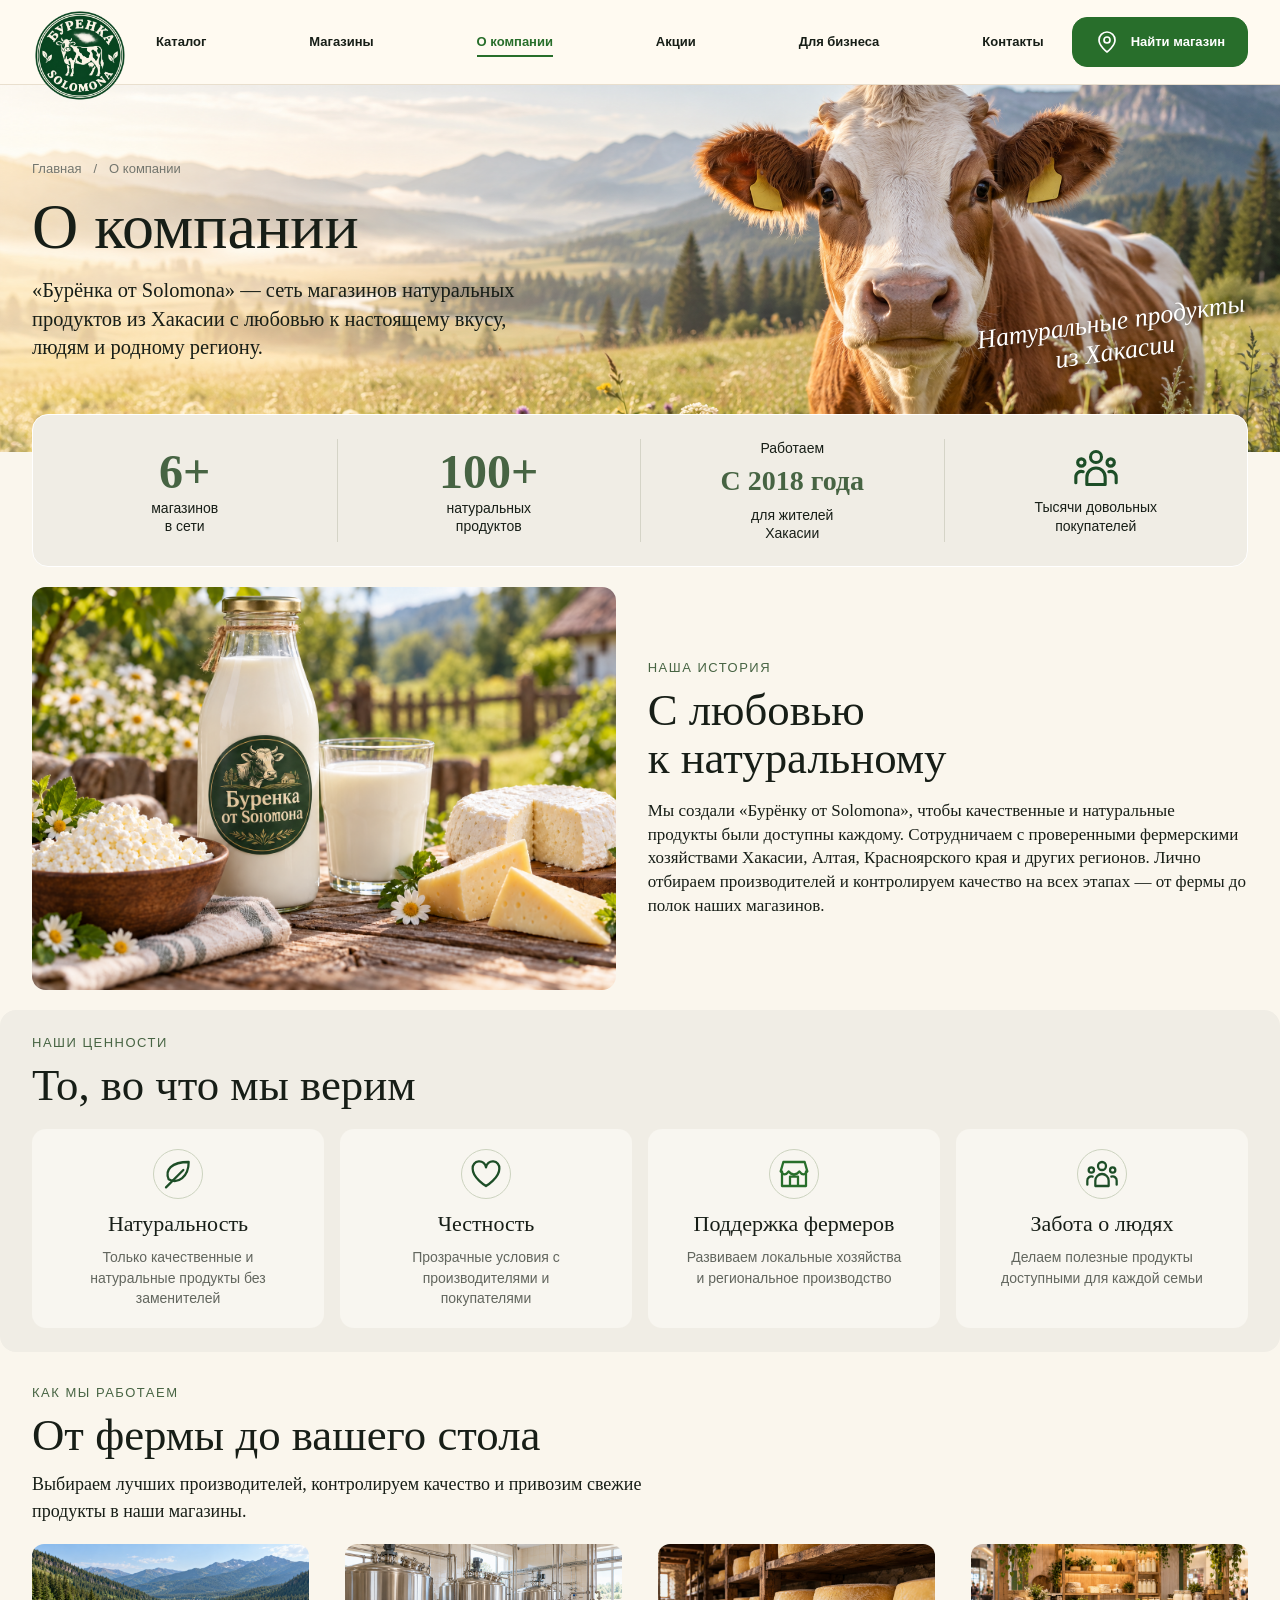
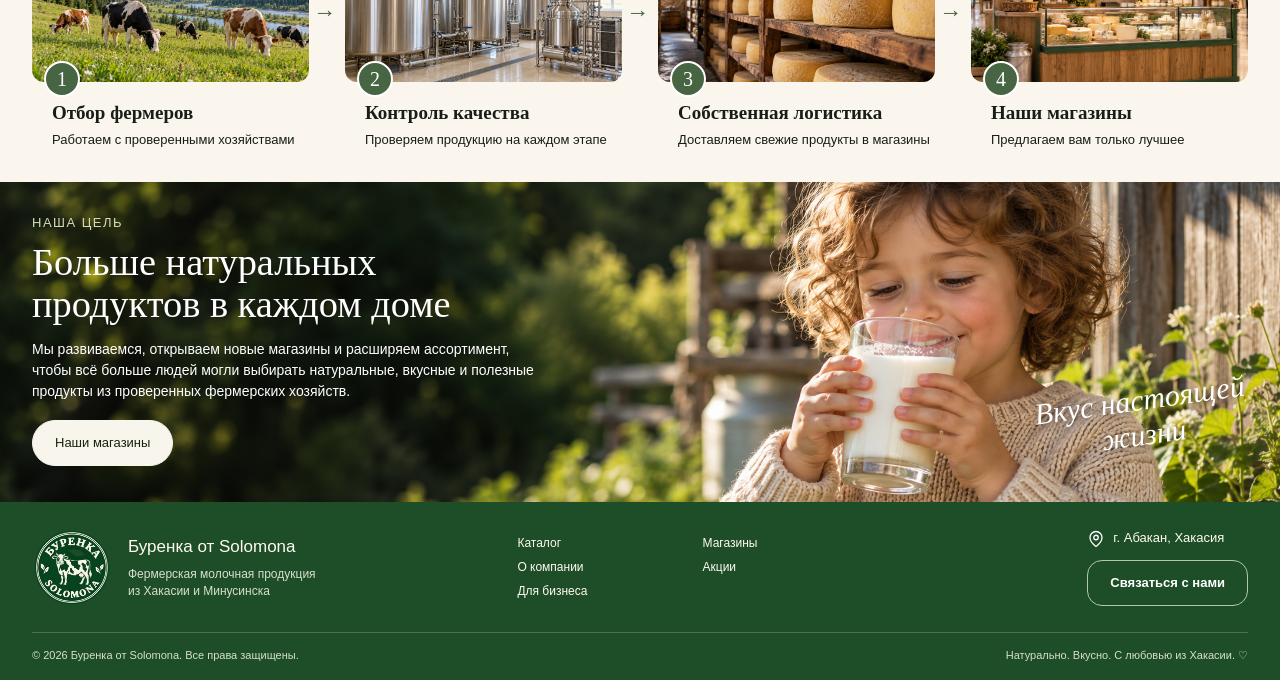
==== public/about.html @ 83813eb2 "Добавлена страница О компании, обновлена навигация и удалены ссылки на производителей" ====
<!DOCTYPE html>
<html lang="ru">
<head>
    <meta charset="UTF-8">
    <meta name="viewport" content="width=device-width, initial-scale=1.0">
    <title>О компании — Буренка от Solomona</title>
    <link rel="stylesheet" href="../site/css/catalog.css">
    <link rel="stylesheet" href="../site/css/about.css">
    <script src="../site/scripts/about.js" defer></script>
</head>
<body>
<header class="header">
        <div class="container header__inner">
            <a class="header__logo" href="home.html" aria-label="На главную">
                <img src="../site/img/logo.png" alt="Буренка от Solomona">
            </a>

            <nav class="navigation" id="navigation" aria-label="Основное меню">
                <a class="navigation__link"
                   href="catalog.html">Каталог</a>

                <a class="navigation__link" href="home.html#stores">Магазины</a>
                <a class="navigation__link navigation__link--active" href="about.html" aria-current="page">О компании</a>
                <a class="navigation__link" href="sales.html">Акции</a>
                <a class="navigation__link" href="partner.html">Для бизнеса</a>
                <a class="navigation__link" href="#contacts">Контакты</a>
            </nav>

            <a class="button header__button" href="home.html#stores">
                <img class="icon" src="../site/icons/catalog-location-white.svg" alt="">
                <span>Найти магазин</span>
            </a>

            <button class="header__menu" type="button"
                    aria-label="Открыть меню"
                    aria-controls="navigation"
                    aria-expanded="false">
                <span></span>
                <span></span>
                <span></span>
            </button>
        </div>
    </header>

<main>
    <!-- Главный экран -->
    <section class="about-hero">
        <img class="about-hero__image" src="../site/img/about/about-hero.png"
             alt="Корова на лугу у подножия гор" fetchpriority="high">
        <div class="container about-hero__inner">
            <div class="about-hero__content">
                <nav class="about-hero__breadcrumbs" aria-label="Хлебные крошки">
                    <a href="home.html">Главная</a>
                    <span aria-hidden="true">/</span>
                    <span aria-current="page">О компании</span>
                </nav>
                <h1 class="about-hero__title">О компании</h1>
                <p class="about-hero__description">
                    «Бурёнка от Solomona» — сеть магазинов натуральных продуктов
                    из Хакасии с любовью к настоящему вкусу, людям и родному региону.
                </p>
            </div>
            <p class="about-hero__note">Натуральные продукты<br>из Хакасии</p>
        </div>
    </section>

    <!-- Компания в цифрах -->
    <section class="about-stats" aria-label="Компания в цифрах">
        <div class="container">
            <div class="about-stats__list">
                <div class="about-stats__item">
                    <p class="about-stats__number">6+</p>
                    <p class="about-stats__text">магазинов<br>в сети</p>
                </div>
                <div class="about-stats__item">
                    <p class="about-stats__number">100+</p>
                    <p class="about-stats__text">натуральных<br>продуктов</p>
                </div>
                <div class="about-stats__item">
                    <p class="about-stats__text">Работаем</p>
                    <p class="about-stats__year">С 2018 года</p>
                    <p class="about-stats__text">для жителей<br>Хакасии</p>
                </div>
                <div class="about-stats__item">
                    <span class="about-stats__icon">
                        <img src="../site/icons/home-people-dark.svg" alt="">
                    </span>
                    <p class="about-stats__text">Тысячи довольных<br>покупателей</p>
                </div>
            </div>
        </div>
    </section>

    <!-- История компании -->
    <section class="about-history" id="about-history">
        <div class="container about-history__inner">
            <img class="about-history__image" src="../site/img/about/about-history.png"
                 alt="Молоко Буренка от Solomona, творог и фермерский сыр" loading="lazy">
            <div class="about-history__content">
                <p class="about-section__label">Наша история</p>
                <h2 class="about-section__title">С любовью<br>к натуральному</h2>
                <p class="about-history__text">
                    Мы создали «Бурёнку от Solomona», чтобы качественные и натуральные
                    продукты были доступны каждому. Сотрудничаем с проверенными
                    фермерскими хозяйствами Хакасии, Алтая, Красноярского края и других регионов.
                    Лично отбираем производителей и контролируем качество на всех этапах —
                    от фермы до полок наших магазинов.
                </p>
            
        </div>
    </section>

    <!-- Ценности -->
    <section class="about-values">
        <div class="container">
            <p class="about-section__label">Наши ценности</p>
            <h2 class="about-section__title">То, во что мы верим</h2>
            <div class="about-values__list">
                <article class="about-values__card">
                    <span class="about-values__icon"><img src="../site/icons/home-leaf-dark.svg" alt=""></span>
                    <h3 class="about-values__title">Натуральность</h3>
                    <p class="about-values__text">Только качественные и натуральные продукты без заменителей</p>
                </article>
                <article class="about-values__card">
                    <span class="about-values__icon"><img src="../site/icons/home-heart-dark.svg" alt=""></span>
                    <h3 class="about-values__title">Честность</h3>
                    <p class="about-values__text">Прозрачные условия с производителями и покупателями</p>
                </article>
                <article class="about-values__card">
                    <span class="about-values__icon"><img src="../site/icons/home-shop.svg" alt=""></span>
                    <h3 class="about-values__title">Поддержка фермеров</h3>
                    <p class="about-values__text">Развиваем локальные хозяйства и региональное производство</p>
                </article>
                <article class="about-values__card">
                    <span class="about-values__icon"><img src="../site/icons/home-people-dark.svg" alt=""></span>
                    <h3 class="about-values__title">Забота о людях</h3>
                    <p class="about-values__text">Делаем полезные продукты доступными для каждой семьи</p>
                </article>
            </div>
        </div>
    </section>

    <!-- Этапы работы -->
    <section class="about-process" id="about-process">
        <div class="container">
            <p class="about-section__label">Как мы работаем</p>
<h2 class="about-section__title">От фермы до вашего стола</h2>
            <p class="about-process__description">
                Выбираем лучших производителей, контролируем качество
                и привозим свежие продукты в наши магазины.
            </p>
            <ol class="about-process__list">
                <li class="about-process__item">
                    <div class="about-process__photo">
                        <img class="about-process__image" src="../site/img/about/about-farm.png" alt="Коровы на горном пастбище" loading="lazy">
                        <span class="about-process__number" aria-hidden="true">1</span>
                    </div>
                    <h3 class="about-process__title">Отбор фермеров</h3>
                    <p class="about-process__text">Работаем с проверенными хозяйствами</p>
                </li>
                <li class="about-process__item">
                    <div class="about-process__photo">
                        <img class="about-process__image" src="../site/img/about/about-quality.png" alt="Оборудование молочного производства" loading="lazy">
                        <span class="about-process__number" aria-hidden="true">2</span>
                    </div>
                    <h3 class="about-process__title">Контроль качества</h3>
                    <p class="about-process__text">Проверяем продукцию на каждом этапе</p>
                </li>
                <li class="about-process__item">
                    <div class="about-process__photo">
                        <img class="about-process__image" src="../site/img/about/about-cheese.png" alt="Фермерский сыр на деревянных полках" loading="lazy">
                        <span class="about-process__number" aria-hidden="true">3</span>
                    </div>
                    <h3 class="about-process__title">Собственная логистика</h3>
                    <p class="about-process__text">Доставляем свежие продукты в магазины</p>
                </li>
                <li class="about-process__item">
                    <div class="about-process__photo">
                        <img class="about-process__image" src="../site/img/store-1.png" alt="Магазин фермерских молочных продуктов" loading="lazy">
                        <span class="about-process__number" aria-hidden="true">4</span>
                    </div>
                    <h3 class="about-process__title">Наши магазины</h3>
                    <p class="about-process__text">Предлагаем вам только лучшее</p>
                </li>
            </ol>
        </div>
    </section>

    <!-- Цель компании -->
    <section class="about-mission">
        <img class="about-mission__image" src="../site/img/about/about-mission.png"
             alt="Ребёнок пьёт молоко из стакана" loading="lazy">
        <div class="container about-mission__inner">
            <div class="about-mission__content">
                <p class="about-section__label about-section__label--light">Наша цель</p>
                <h2 class="about-mission__title">Больше натуральных продуктов в каждом доме</h2>
                <p class="about-mission__text">
                    Мы развиваемся, открываем новые магазины и расширяем ассортимент,
                    чтобы всё больше людей могли выбирать натуральные, вкусные и полезные
                    продукты из проверенных фермерских хозяйств.
                </p>
                <a class="button about-mission__button" href="home.html#stores">Наши магазины</a>
            </div>
            <p class="about-mission__note">Вкус настоящей<br>жизни</p>
        </div>
    </section>
</main>
<footer class="footer" id="contacts">
        <div class="container">
            <div class="footer__top">
                <a class="footer__brand" href="home.html">
                    <img class="footer__logo" src="../site/img/logo.png" alt="">
                    <div>
                        <p class="footer__name">Буренка от Solomona</p>
                        <p class="footer__description">
                            Фермерская молочная продукция<br>
                            из Хакасии и Минусинска
                        </p>
                    </div>
                </a>

                <nav class="footer__navigation" aria-label="Меню в подвале">
                    <a href="catalog.html">Каталог</a>
                    <a href="home.html#stores">Магазины</a>
                    <a href="about.html">О компании</a>
                    <a href="sales.html">Акции</a>
                    <a href="partner.html">Для бизнеса</a>
                </nav>

                <div class="footer__contacts">
                    <p class="footer__location">
                        <img class="icon" src="../site/icons/catalog-location-white.svg" alt="">
                        г. Абакан, Хакасия
                    </p>

                    <a class="button button--light" href="home.html#contacts">
                        Связаться с нами
                    </a>
                </div>
            </div>

            <div class="footer__bottom">
                <p>© 2026 Буренка от Solomona. Все права защищены.</p>
                <p>Натурально. Вкусно. С любовью из Хакасии. ♡</p>
            </div>
        </div>
    </footer>
</body>
</html>
---- site/css/catalog.css ----
/* Общие настройки */

:root {
  --green: #286e2b;
  --green-dark: #1d4e27;
  --cream: #faf6ed;
  --text: #171e17;
  --muted: #71746e;
  --border: #e9dfce;
}

* {
  box-sizing: border-box;
}

html {
  scroll-behavior: smooth;
}

body {
  margin: 0;
  color: var(--text);
  background: var(--cream);
  font-family: Arial, sans-serif;
  font-size: 15px;
  line-height: 1.45;
}

h1,
h2,
h3,
p {
  margin: 0;
}

h1,
h2,
h3 {
  font-family: Georgia, "Times New Roman", serif;
}

a {
  color: inherit;
  text-decoration: none;
}

button,
input,
select {
  font: inherit;
}

button {
  cursor: pointer;
}

img {
  display: block;
  max-width: 100%;
  height: auto;
}

button,
a,
input,
select,
summary {
  -webkit-tap-highlight-color: transparent;
}

a:focus-visible,
button:focus-visible,
input:focus-visible,
select:focus-visible,
summary:focus-visible {
  outline: 3px solid #a5b853;
  outline-offset: 3px;
}

[hidden] {
  display: none !important;
}

.container {
  width: min(1240px, calc(100% - 64px));
  margin: 0 auto;
}

.icon {
  object-fit: contain;
  width: 24px;
  height: 24px;
  flex-shrink: 0;
}

/* Кнопки */

.button {
  display: inline-flex;
  align-items: center;
  justify-content: center;
  gap: 12px;
  min-height: 46px;
  padding: 12px 22px;
  border: 1px solid var(--green);
  border-radius: 15px;
  background: var(--green);
  color: #fff;
  font-size: 13px;
  font-weight: 700;
  line-height: 1.2;
  text-align: center;
  transition: background 0.2s;
}

.button:hover {
  background: var(--green-dark);
}

.button--light {
  border-color: #b6c5ad;
  background: transparent;
}

/* Шапка */

.header {
  position: relative;
  z-index: 10;
  background: #fffaf1;
  border-bottom: 1px solid var(--border);
}

.header__inner {
  display: flex;
  align-items: center;
  gap: 28px;
  min-height: 78px;
}

.header__logo {
  position: relative;
  align-self: flex-start;
  width: 96px;
  margin-top: 8px;
  margin-bottom: -20px;
  flex-shrink: 0;
}

.navigation {
  display: flex;
  align-items: center;
  justify-content: space-between;
  gap: 18px;
  flex: 1;
}

.navigation__link {
  position: relative;
  padding: 10px 0;
  font-size: 13px;
  font-weight: 700;
  white-space: nowrap;
}

.navigation__link:hover,
.navigation__link--active {
  color: var(--green);
}

.navigation__link--active::after {
  position: absolute;
  right: 0;
  bottom: 4px;
  left: 0;
  height: 2px;
  background: var(--green);
  content: "";
}

.header__button {
  flex-shrink: 0;
}

.header__menu {
  display: none;
  flex-direction: column;
  justify-content: center;
  gap: 6px;
  width: 44px;
  height: 44px;
  padding: 10px;
  border: 1px solid var(--border);
  border-radius: 12px;
  background: transparent;
  color: var(--green);
  flex-shrink: 0;
}

.header__menu span {
  width: 100%;
  height: 2px;
  background: currentColor;
}

/* Главный экран каталога */

.catalog-hero {
  background-image: url("../img/catalog/catalog-hero.png");
  background-position: center;
  background-size: cover;
  background-repeat: no-repeat;
}

.catalog-hero__inner {
  display: flex;
  align-items: center;
  min-height: 350px;
  padding-top: 48px;
  padding-bottom: 36px;
}

.catalog-hero__content {
  width: 48%;
}

.breadcrumbs {
  display: flex;
  flex-wrap: wrap;
  gap: 8px;
  margin-bottom: 14px;
  color: var(--muted);
  font-size: 12px;
}

.breadcrumbs__link:hover {
  color: var(--green);
}

.catalog-hero__title {
  font-size: clamp(28px, 3.4vw, 46px);
  line-height: 1.08;
  letter-spacing: -0.5px;
}

.catalog-hero__subtitle {
  font-size: clamp(20px, 2.1vw, 28px);
  line-height: 1.15;
}

.catalog-hero__description {
  max-width: 420px;
  font-size: clamp(14px, 1.2vw, 16px);
}

/* Категории */

.categories {
  padding: 20px 0;
  border-bottom: 1px solid var(--border);
  background: #fffaf2;
}

.categories__list {
  display: grid;
  grid-template-columns: repeat(8, minmax(0, 1fr));
  gap: 10px;
}

.categories__button {
  display: flex;
  align-items: center;
  justify-content: center;
  gap: clamp(6px, 0.7vw, 10px);
  min-width: 0;
  min-height: 76px;
  padding: 10px;
  border: 1px solid var(--border);
  border-radius: 16px;
  background: #fffdf8;
  color: var(--text);
  font-size: clamp(13px, 1.1vw, 15px);
  font-weight: 600;
  box-shadow: 0 2px 5px rgba(85, 65, 30, 0.04);
  transition:
    background 0.2s,
    border-color 0.2s;
}

.categories__button:hover {
  border-color: var(--green);
}

.categories__button--active {
  border-color: var(--green);
  background: var(--green);
  color: #fff;
}

.categories__image {
  width: clamp(46px, 4.2vw, 58px);
  height: clamp(46px, 4.2vw, 58px);
  object-fit: contain;
  flex-shrink: 0;
}

/* Каталог */

.catalog {
  padding: 24px 0 30px;
}

.catalog__layout {
  display: grid;
  grid-template-columns: 220px minmax(0, 1fr);
  align-items: start;
  gap: 20px;
}

.catalog__main {
  min-width: 0;
}

.catalog__toolbar {
  display: flex;
  align-items: center;
  justify-content: space-between;
  gap: 16px;
  margin-bottom: 18px;
}

.catalog__search {
  display: flex;
  align-items: center;
  gap: 12px;
  width: 100%;
  max-width: 580px;
  min-height: 46px;
  padding: 0 14px;
  border: 1px solid var(--border);
  border-radius: 9px;
  background: #fffdf8;
  color: var(--green);
}

.catalog__search .icon {
  width: 18px;
  height: 18px;
}

.catalog__input {
  width: 100%;
  min-width: 0;
  padding: 12px 0;
  border: 0;
  background: transparent;
  color: var(--text);
  font-size: 13px;
}

.catalog__input::placeholder {
  color: #8a8d86;
}

.catalog__sort {
  width: 200px;
  min-height: 46px;
  padding: 10px 12px;
  border: 1px solid var(--border);
  border-radius: 9px;
  background: #fffdf8;
  color: var(--text);
  font-size: 12px;
  flex-shrink: 0;
}

.catalog__message {
  color: var(--green);
  font-size: 13px;
}

.catalog__message:not(:empty) {
  margin-bottom: 14px;
}

.catalog__grid {
  display: grid;
  grid-template-columns: repeat(4, minmax(0, 1fr));
  gap: 16px;
}

.catalog__empty {
  padding: 40px 20px;
  border: 1px solid var(--border);
  border-radius: 12px;
  background: #fffdf8;
  color: var(--muted);
  text-align: center;
}

/* Фильтры */

.filters {
  padding: 20px 18px;
  border-radius: 18px;
  background: #fffdf8;
  box-shadow: 0 5px 25px rgba(85, 65, 30, 0.04);
}

.filters__title {
  display: flex;
  align-items: center;
  gap: 10px;
  margin-bottom: 16px;
  font-size: 23px;
}

.filters__title .icon {
  color: var(--green);
}

.filters__group {
  padding: 16px 0;
  border-top: 1px solid var(--border);
}

.filters__heading {
  position: relative;
  padding-right: 22px;
  font-size: 14px;
  font-weight: 700;
  list-style: none;
  cursor: pointer;
}

.filters__heading::-webkit-details-marker {
  display: none;
}

.filters__heading::after {
  position: absolute;
  top: 5px;
  right: 2px;
  width: 7px;
  height: 7px;
  border-right: 1.5px solid var(--green);
  border-bottom: 1.5px solid var(--green);
  transform: rotate(45deg);
  content: "";
}

.filters__group[open] .filters__heading::after {
  top: 8px;
  transform: rotate(225deg);
}

.filters__options {
  display: flex;
  flex-direction: column;
  gap: 8px;
  margin-top: 14px;
}

.filters__option {
  display: flex;
  align-items: center;
  gap: 8px;
  color: #555a52;
  font-size: 12px;
  cursor: pointer;
}

.filters__option input {
  width: 15px;
  height: 15px;
  margin: 0;
  accent-color: var(--green);
  flex-shrink: 0;
}

.filters__option span {
  color: #8a8d86;
}

.filters__reset {
  width: 100%;
  margin-top: 10px;
  padding: 10px 8px;
  border: 1px solid var(--border);
  border-radius: 9px;
  background: transparent;
  color: var(--green);
  font-size: 12px;
}

.filters__reset:hover {
  background: #eef3e7;
}

/* Карточки товаров */

.product-card {
  display: flex;
  flex-direction: column;
  min-width: 0;
  overflow: hidden;
  border: 1px solid #eee7da;
  border-radius: 10px;
  background: #fffdf8;
  box-shadow: 0 5px 18px rgba(85, 65, 30, 0.04);
}

.product-card__picture {
  position: relative;
}

.product-card__image {
  width: 100%;
  aspect-ratio: 1.5;
  object-fit: cover;
}

.product-card__badge {
  position: absolute;
  top: 10px;
  left: 10px;
  padding: 4px 8px;
  border-radius: 5px;
  background: var(--green);
  color: #fff;
  font-size: 10px;
}

.product-card__favorite {
  position: absolute;
  top: 7px;
  right: 7px;
  display: flex;
  align-items: center;
  justify-content: center;
  width: 32px;
  height: 32px;
  padding: 5px;
  border: 0;
  border-radius: 50%;
  background: rgba(23, 30, 23, 0.3);
  color: #fff;
}

.product-card__favorite .icon {
  width: 21px;
  height: 21px;
}

.product-card__body {
  display: flex;
  flex-direction: column;
  padding: 12px;
  flex: 1;
}

.product-card__title {
  min-height: 38px;
  font-size: 16px;
  line-height: 1.15;
  overflow-wrap: anywhere;
}

.product-card__description {
  min-height: 42px;
  margin-top: 5px;
  margin-bottom: 10px;
  color: var(--muted);
  font-size: 12px;
  line-height: 1.25;
}

.product-card__detail {
  display: flex;
  align-items: flex-start;
  gap: 6px;
  margin-bottom: 5px;
  color: var(--muted);
  font-size: 11px;
}

.product-card__detail .icon {
  width: 13px;
  height: 13px;
  margin-top: 1px;
}

.product-card__stock {
  display: flex;
  align-items: center;
  gap: 6px;
  margin-top: auto;
  padding-top: 6px;
  color: var(--green);
  font-size: 11px;
}

.product-card__stock::before {
  width: 7px;
  height: 7px;
  border-radius: 50%;
  background: var(--green);
  content: "";
  flex-shrink: 0;
}

.product-card__bottom {
  display: flex;
  align-items: center;
  justify-content: space-between;
  gap: 10px;
  margin-top: 10px;
}

.product-card__price {
  font-size: 20px;
  font-weight: 700;
  line-height: 1.1;
}

.product-card__weight {
  margin-top: 3px;
  color: var(--muted);
  font-size: 11px;
}

.product-card__cart {
  display: flex;
  align-items: center;
  justify-content: center;
  width: 38px;
  height: 38px;
  padding: 8px;
  border: 0;
  border-radius: 8px;
  background: var(--green);
  color: #fff;
  flex-shrink: 0;
}

.product-card__cart:hover {
  background: var(--green-dark);
}

.product-card__cart .icon {
  width: 20px;
  height: 20px;
}

/* Преимущества */

.benefits {
  padding: 28px 0 34px;
  background: #fffaf1;
  border-top: 1px solid var(--border);
}

.benefits__title {
  margin-bottom: 22px;
  font-size: clamp(24px, 2.4vw, 32px);
  line-height: 1.15;
}

.benefits__list {
  display: grid;
  grid-template-columns: repeat(4, minmax(0, 1fr));
}

.benefits__item {
  display: flex;
  align-items: center;
  gap: 12px;
  min-width: 0;
  padding: 0 18px;
}

.benefits__item:first-child {
  padding-left: 0;
}

.benefits__item + .benefits__item {
  border-left: 1px solid var(--border);
}

.benefits__icon {
  display: flex;
  align-items: center;
  justify-content: center;
  width: 58px;
  height: 58px;
  border-radius: 50%;
  background: #e8edc8;
  color: var(--green);
  flex-shrink: 0;
}

.benefits__icon .icon {
  width: 34px;
  height: 34px;
}

.benefits__heading {
  font-size: 16px;
  line-height: 1.2;
}

.benefits__text {
  margin-top: 5px;
  color: var(--muted);
  font-size: 12px;
  line-height: 1.3;
}

/* Баннер магазинов */

.store-banner {
  padding: 0 0 28px;
  background: #fffaf1;
}

.store-banner__inner {
  display: flex;
  align-items: center;
  justify-content: space-between;
  gap: 32px;
  padding: 28px 36px;
  overflow: hidden;
  border: 1px solid var(--border);
  border-radius: 16px;
  background:
    linear-gradient(100deg, #fffdf8 40%, rgba(255, 253, 248, 0.7)),
    url("../img/leaves.png") right center / 340px auto no-repeat;
}

.store-banner__content {
  max-width: 540px;
}

.store-banner__label {
  font-size: 15px;
  font-weight: 700;
}

.store-banner__title {
  margin-top: 4px;
  font-size: clamp(25px, 2.5vw, 33px);
  line-height: 1.1;
}

.store-banner__text {
  max-width: 370px;
  margin-top: 12px;
  margin-bottom: 18px;
  color: var(--muted);
  font-size: 14px;
}

.store-banner__photo {
  width: 260px;
  padding: 10px 10px 14px;
  background: #fffdf8;
  box-shadow: 0 6px 18px rgba(42, 44, 27, 0.15);
  transform: rotate(5deg);
  flex-shrink: 0;
}

.store-banner__photo img {
  width: 100%;
  aspect-ratio: 1.5;
  object-fit: cover;
}

.store-banner__photo p {
  margin-top: 10px;
  color: var(--green-dark);
  font-family: Georgia, serif;
  font-size: 18px;
  font-style: italic;
  text-align: center;
}

/* Подвал */

.footer {
  padding: 26px 0 16px;
  background: var(--green-dark);
  color: #fffaf1;
}

.footer__top {
  display: grid;
  grid-template-columns: 1.3fr 1fr 1fr;
  align-items: center;
  gap: 30px;
  padding-bottom: 24px;
}

.footer__brand {
  display: flex;
  align-items: center;
  gap: 16px;
}

.footer__logo {
  width: 80px;
  flex-shrink: 0;
}

.footer__name {
  font-size: 17px;
}

.footer__description {
  margin-top: 6px;
  color: #d7dfcf;
  font-size: 12px;
}

.footer__navigation {
  display: grid;
  grid-template-columns: repeat(2, minmax(0, 1fr));
  gap: 7px 20px;
  font-size: 12px;
}

.footer__navigation a:hover {
  text-decoration: underline;
}

.footer__contacts {
  justify-self: end;
}

.footer__location {
  display: flex;
  align-items: center;
  gap: 8px;
  margin-bottom: 12px;
  font-size: 13px;
}

.footer__location .icon {
  width: 18px;
  height: 18px;
}

.footer__bottom {
  display: flex;
  justify-content: space-between;
  gap: 20px;
  padding-top: 15px;
  border-top: 1px solid rgba(255, 255, 255, 0.2);
  color: #d7dfcf;
  font-size: 11px;
}

/* Ноутбуки и планшеты */

@media (max-width: 1300px) {
  .catalog-hero {
    background-image:
      linear-gradient(
        to right,
        rgba(250, 246, 237, 0.35) 0%,
        rgba(250, 246, 237, 0.15) 38%,
        transparent 58%
      ),
      url("../img/catalog/catalog-hero.png");

    /* Слева остаётся больше светлой части фотографии */
    background-position: left center;
  }

  .catalog-hero__content {
    width: 44%;
  }

  .catalog-hero__subtitle br {
    display: none;
  }
}

/* Небольшие ноутбуки */

@media (max-width: 1200px) {
  .header__inner {
    gap: 18px;
  }

  .navigation {
    gap: 12px;
  }

  .navigation__link {
    font-size: 12px;
  }

  .header__button {
    padding: 12px 14px;
    font-size: 12px;
  }

  .catalog__layout {
    grid-template-columns: 200px minmax(0, 1fr);
    gap: 16px;
  }

  .catalog__grid {
    grid-template-columns: repeat(3, minmax(0, 1fr));
  }

  .benefits__item {
    padding: 0 12px;
  }

  .benefits__icon {
    width: 46px;
    height: 46px;
  }

  .benefits__heading {
    font-size: 15px;
  }
}

/* Планшеты */

@media (max-width: 1000px) {
  .header__inner {
    justify-content: space-between;
  }

  .header__button {
    margin-left: auto;
  }

  .header__menu {
    display: flex;
  }

  .navigation {
    position: absolute;
    top: 78px;
    right: 0;
    left: 0;
    display: none;
    flex-direction: column;
    align-items: stretch;
    gap: 0;
    padding: 22px 32px;
    border-bottom: 1px solid var(--border);
    background: #fffaf1;
    box-shadow: 0 10px 20px rgba(30, 45, 20, 0.08);
  }

  .navigation--open {
    display: flex;
  }

  .navigation__link {
    padding: 12px 0;
    font-size: 15px;
  }

  .navigation__link--active::after {
    display: none;
  }

  .catalog-hero {
    background-image:
      linear-gradient(
        to right,
        rgba(250, 246, 237, 0.95),
        rgba(250, 246, 237, 0.65) 50%,
        rgba(250, 246, 237, 0) 85%
      ),
      url("../img/catalog/catalog-hero.png");
  }

  .catalog-hero__content {
    width: 62%;
  }

  .categories__list {
    grid-template-columns: repeat(4, minmax(0, 1fr));
  }

  .categories__button {
    gap: 10px;
    font-size: 14px;
  }

  .categories__image {
    width: 54px;
    height: 54px;
  }

  .catalog__grid {
    grid-template-columns: repeat(2, minmax(0, 1fr));
  }

  .catalog__toolbar {
    flex-wrap: wrap;
    gap: 10px;
  }

  .catalog__search {
    max-width: none;
  }

  .catalog__sort {
    width: 100%;
  }

  .benefits__list {
    grid-template-columns: repeat(2, minmax(0, 1fr));
    gap: 24px;
  }

  .benefits__item {
    padding: 0;
  }

  .benefits__item + .benefits__item {
    border-left: 0;
  }

  .footer__top {
    grid-template-columns: repeat(2, minmax(0, 1fr));
  }

  .footer__contacts {
    grid-column: 1 / -1;
    justify-self: start;
  }
}
/* Узкие планшеты */

@media (max-width: 900px) {
  .catalog-hero__content {
    width: 55%;
  }

  .catalog-hero__title {
    font-size: clamp(26px, 3.4vw, 31px);
  }

  .catalog-hero__subtitle {
    font-size: clamp(19px, 2.5vw, 23px);
  }

  .catalog-hero__description {
    margin-top: 14px;
    font-size: 14px;
  }
}

/* Узкие планшеты */

@media (max-width: 700px) {
  .container {
    width: calc(100% - 40px);
  }

  .categories__list {
    grid-template-columns: repeat(2, minmax(0, 1fr));
  }
  
  .catalog-hero__content {
    width: 80%;
  }

  .catalog__layout {
    grid-template-columns: minmax(0, 1fr);
  }

  .filters {
    padding: 18px;
  }

  .filters__form {
    display: grid;
    grid-template-columns: repeat(2, minmax(0, 1fr));
    gap: 0 20px;
  }

  .filters__reset {
    grid-column: 1 / -1;
  }

  .store-banner__inner {
    padding: 24px;
    gap: 20px;
  }

  .store-banner__photo {
    width: 180px;
  }

  .store-banner__photo p {
    font-size: 15px;
  }
}

/* Телефоны: текст сверху, фотография снизу */

@media (max-width: 600px) {
  .catalog-hero {
    background-color: var(--cream);

    background-image:
      linear-gradient(
        to bottom,
        var(--cream) 0%,
        rgba(250, 246, 237, 0.75) 15%,
        transparent 40%
      ),
      url("../img/catalog/catalog-hero.png");

    background-position: center bottom;
    background-size:
      100% 200px,
      auto 200px;
    background-repeat: no-repeat;
  }

  .catalog-hero__inner {
    min-height: 0;
    padding-top: 40px;
    padding-bottom: 200px;
  }

  .catalog-hero__content {
    width: 100%;
    max-width: 440px;
  }

  .catalog-hero__title {
    font-size: clamp(28px, 6vw, 34px);
  }

  .catalog-hero__subtitle {
    font-size: clamp(20px, 4.5vw, 24px);
  }

  .catalog-hero__description {
    max-width: 400px;
    font-size: 14px;
  }
}
/* Телефоны */

@media (max-width: 500px) {
  .categories {
    padding: 16px 0;
  }

  .categories__list {
    grid-template-columns: repeat(2, minmax(0, 1fr));
    gap: 8px;
  }

  .categories__button {
    justify-content: flex-start;
    gap: 8px;
    min-height: 60px;
    padding: 8px;
    font-size: 12px;
  }

  .categories__image {
    width: 38px;
    height: 38px;
  }

  .catalog {
    padding-top: 18px;
  }

  .catalog__grid {
    gap: 10px;
  }

  .product-card__body {
    padding: 10px;
  }

  .product-card__title {
    font-size: 15px;
  }

  .product-card__description {
    font-size: 11px;
  }

  .product-card__detail,
  .product-card__stock {
    font-size: 10px;
  }

  .product-card__price {
    font-size: 18px;
  }

  .product-card__cart {
    width: 32px;
    height: 32px;
    padding: 6px;
  }

  .product-card__badge {
    top: 7px;
    left: 7px;
    padding: 3px 5px;
    font-size: 9px;
  }

  .benefits__list {
    grid-template-columns: minmax(0, 1fr);
    gap: 18px;
  }

  .benefits__icon {
    width: 50px;
    height: 50px;
  }

  .store-banner__inner {
    flex-direction: column;
    align-items: flex-start;
    padding: 22px;
  }

  .store-banner__photo {
    align-self: center;
    width: min(240px, 100%);
    margin-top: 10px;
  }

  .footer__top {
    grid-template-columns: minmax(0, 1fr);
    gap: 24px;
  }

  .footer__contacts {
    grid-column: auto;
  }

  .footer__bottom {
    flex-direction: column;
    gap: 8px;
  }
}

/* Самые узкие экраны */

@media (max-width: 360px) {
  .header__button {
    padding: 9px;
  }

  .header__button span {
    display: none;
  }

  .filters__form {
    grid-template-columns: minmax(0, 1fr);
  }

  .catalog__grid {
    grid-template-columns: minmax(0, 1fr);
  }

  .product-card__title {
    min-height: 0;
    font-size: 18px;
  }

  .product-card__description {
    min-height: 0;
    font-size: 13px;
  }

  .product-card__detail,
  .product-card__stock {
    font-size: 12px;
  }

  .product-card__body {
    padding: 14px;
  }

  .product-card__price {
    font-size: 22px;
  }

  .product-card__cart {
    width: 38px;
    height: 38px;
  }
}

@media (prefers-reduced-motion: reduce) {
  html {
    scroll-behavior: auto;
  }

  .button,
  .categories__button {
    transition: none;
  }
}
---- site/css/about.css ----
/* Общие элементы страницы */
.about-section__label {
    margin-bottom: 8px;
    color: #476443;
    font-size: 13px;
    letter-spacing: 1.5px;
    text-transform: uppercase;
}

.about-section__title {
    font-size: clamp(30px, 3.5vw, 46px);
    font-weight: 400;
    line-height: 1.08;
}

/* Главный экран */
.about-hero {
    position: relative;
    background: #f7f3e9;
}

.about-hero__image {
    position: absolute;
    inset: 0;
    width: 100%;
    height: 100%;
    object-fit: cover;
    object-position: center;
}

.about-hero__inner {
    position: relative;
    min-height: 390px;
    padding-top: 90px;
    padding-bottom: 90px;
}

.about-hero__content {
    width: 43%;
    max-width: 530px;
}

.about-hero__breadcrumbs {
    display: flex;
    flex-wrap: wrap;
    gap: 12px;
    margin-bottom: 14px;
    color: #73766e;
    font-size: 13px;
}

.about-hero__title {
    margin-bottom: 16px;
    font-size: clamp(42px, 5vw, 70px);
    font-weight: 400;
    line-height: 1.05;
}

.about-hero__description {
    font-family: Georgia, "Times New Roman", serif;
    font-size: clamp(16px, 1.6vw, 21px);
    line-height: 1.4;
}

.about-hero__note,
.about-mission__note {
    position: absolute;
    right: 0;
    bottom: 85px;
    color: #fff;
    font-family: Georgia, serif;
    font-size: 26px;
    font-style: italic;
    line-height: 1.15;
    text-align: center;
    text-shadow: 0 2px 8px rgba(0, 0, 0, 0.5);
    transform: rotate(-8deg);
}

/* Статистика */
.about-stats {
    position: relative;
    margin-top: -38px;
}

.about-stats__list {
    display: grid;
    grid-template-columns: repeat(4, minmax(0, 1fr));
    padding: 24px 0;
    border: 1px solid #fff;
    border-radius: 16px;
    background: #f0ede5;
}

.about-stats__item {
    display: flex;
    flex-direction: column;
    align-items: center;
    justify-content: center;
    padding: 0 18px;
    text-align: center;
}

.about-stats__item + .about-stats__item {
    border-left: 1px solid #d5d4c7;
}

.about-stats__number {
    color: #476443;
    font-family: Georgia, serif;
    font-size: 48px;
    font-weight: 700;
    line-height: 1.1;
}

.about-stats__year {
    margin: 4px 0;
    color: #476443;
    font-family: Georgia, serif;
    font-size: 28px;
    font-weight: 700;
}

.about-stats__text {
    font-size: 14px;
    line-height: 1.3;
}

.about-stats__icon {
    margin-bottom: 8px;
}

.about-stats__icon img {
    width: 44px;
    height: 44px;
}

/* История */
.about-history {
    padding: 20px 0;
}

.about-history__inner {
    display: flex;
    align-items: center;
    gap: 32px;
}

.about-history__image {
    width: 48%;
    aspect-ratio: 1.45;
    border-radius: 14px;
    object-fit: cover;
}

.about-history__content {
    flex: 1;
    min-width: 0;
}

.about-history__text {
    margin-top: 16px;
    font-family: Georgia, "Times New Roman", serif;
    font-size: 18px;
    line-height: 1.4;
}


/* Ценности */
.about-values {
    padding: 24px 0;
    border-radius: 16px;
    background: #f0ede5;
}

.about-values__list {
    display: grid;
    grid-template-columns: repeat(4, minmax(0, 1fr));
    gap: 16px;
    margin-top: 20px;
}

.about-values__card {
    padding: 20px 16px;
    border-radius: 14px;
    background: #f8f6f0;
    text-align: center;
}

.about-values__icon {
    display: flex;
    align-items: center;
    justify-content: center;
    width: 50px;
    height: 50px;
    margin: 0 auto 12px;
    border: 1px solid #ccd3bf;
    border-radius: 50%;
}

.about-values__icon img {
    width: 32px;
    height: 32px;
    object-fit: contain;
}

.about-values__title {
    margin-bottom: 10px;
    font-size: 22px;
    font-weight: 400;
    line-height: 1.2;
    overflow-wrap: break-word;
}

.about-values__text {
    max-width: 220px;
    margin: 0 auto;
    color: #62665e;
    font-size: 14px;
}

/* Этапы работы */
.about-process {
    padding: 32px 0;
}





.about-process__description {
    max-width: 660px;
    margin-top: 12px;
    font-family: Georgia, "Times New Roman", serif;
    font-size: 18px;
}

.about-process__list {
    display: grid;
    grid-template-columns: repeat(4, minmax(0, 1fr));
    gap: 36px;
    margin: 20px 0 0;
    padding: 0;
    list-style: none;
}

.about-process__item {
    position: relative;
    min-width: 0;
}

.about-process__item:not(:last-child)::after {
    position: absolute;
    top: 52px;
    right: -27px;
    color: #476443;
    font-size: 23px;
    content: "→";
}

.about-process__photo {
    position: relative;
    margin-bottom: 20px;
}

.about-process__image {
    width: 100%;
    aspect-ratio: 2;
    border-radius: 12px;
    object-fit: cover;
}

.about-process__number {
    position: absolute;
    left: 12px;
    bottom: -15px;
    display: flex;
    align-items: center;
    justify-content: center;
    width: 36px;
    height: 36px;
    border: 2px solid #fff;
    border-radius: 50%;
    background: #476443;
    color: #fff;
    font-family: Georgia, serif;
    font-size: 20px;
}

.about-process__title {
    margin: 0 8px 6px 20px;
    font-size: 19px;
    line-height: 1.2;
    overflow-wrap: break-word;
}

.about-process__text {
    margin-left: 20px;
    font-size: 13px;
}

/* Нижний баннер */
.about-mission {
    position: relative;
    background: #172210;
    color: #fff;
}

.about-mission__image {
    position: absolute;
    inset: 0;
    width: 100%;
    height: 100%;
    object-fit: cover;
}

.about-mission__inner {
    position: relative;
    min-height: 320px;
    padding-top: 32px;
    padding-bottom: 32px;
}

.about-mission__content {
    width: 43%;
    max-width: 520px;
}

.about-section__label--light {
    color: #d5dcb6;
}

.about-mission__title {
    font-size: clamp(28px, 3vw, 40px);
    font-weight: 400;
    line-height: 1.1;
}

.about-mission__text {
    margin-top: 14px;
    font-size: 14px;
    line-height: 1.5;
}

.about-mission__button {
    margin-top: 18px;
    border-color: #f8f5ed;
    border-radius: 26px;
    background: #f8f5ed;
    color: #172210;
    font-weight: 400;
}

.about-mission__button:hover {
    background: #e6e8d9;
}

.about-mission__note {
    bottom: 50px;
    font-size: 30px;
}

/* До 1300px */
@media (max-width: 1300px) {
    .about-hero__inner {
        min-height: 360px;
        padding-top: 75px;
    }
    .about-history__text {
        font-size: 17px;
    }
}

/* До 1100px */
@media (max-width: 1100px) {
    .header__button {
        margin-left: auto;
    }
    .header__menu {
        display: flex;
    }
    .navigation {
        position: absolute;
        top: 100%;
        right: 0;
        left: 0;
        display: none;
        flex-direction: column;
        align-items: stretch;
        gap: 0;
        padding: 16px 32px;
        border-bottom: 1px solid var(--border);
        background: #fffaf1;
        box-shadow: 0 10px 20px rgba(30, 45, 20, 0.08);
    }
    .navigation--open {
        display: flex;
    }
    .navigation__link {
        padding: 12px 0;
        font-size: 15px;
    }
    .navigation__link--active::after {
        display: none;
    }
    .about-hero__content {
        width: 40%;
    }
    .about-hero__note,
    .about-mission__note {
        display: none;
    }
    .about-history__inner {
        gap: 24px;
    }
    .about-history__text {
        font-size: 16px;
    }
    .about-values__title {
        font-size: 20px;
    }
    .about-process__list {
        gap: 24px;
    }
    .about-process__item:not(:last-child)::after {
        right: -20px;
        font-size: 19px;
    }
    .about-process__title {
        font-size: 17px;
    }
    .about-mission__content {
        width: 40%;
    }
}

/* До 900px */
@media (max-width: 900px) {
    .about-hero__inner {
        min-height: 340px;
        padding-top: 60px;
        padding-bottom: 70px;
    }
    .about-hero__content {
        width: 39%;
    }
    .about-hero__title {
        font-size: 44px;
    }
    .about-stats__number {
        font-size: 40px;
    }
    .about-stats__year {
        font-size: 23px;
    }
    .about-stats__text {
        font-size: 13px;
    }
    .about-history__inner {
        align-items: stretch;
    }
    .about-history__image {
        width: 43%;
    }
    .about-values__list,
    .about-process__list {
        grid-template-columns: repeat(2, minmax(0, 1fr));
        gap: 20px;
    }
    .about-process__item:not(:last-child)::after {
        display: none;
    }
    .about-process__title {
        font-size: 21px;
    }
    .about-mission__text {
        font-size: 13px;
    }
}

/* До 768px: текст и фото располагаются друг под другом */
@media (max-width: 768px) {
    .about-hero,
    .about-mission {
        display: flex;
        flex-direction: column;
    }
    .about-hero__inner,
    .about-mission__inner {
        order: -1;
        min-height: 0;
        padding-top: 36px;
        padding-bottom: 24px;
    }
    .about-hero__content,
    .about-mission__content {
        width: 100%;
        max-width: none;
    }
    .about-hero__description {
        max-width: 560px;
        font-size: 18px;
    }
    .about-hero__image,
    .about-mission__image {
        position: static;
        height: auto;
        aspect-ratio: 2.4;
        object-position: right center;
    }
    .about-stats {
        margin-top: 16px;
    }
    .about-stats__list {
        grid-template-columns: repeat(2, minmax(0, 1fr));
        gap: 0;
        padding: 0;
    }
    .about-stats__item {
        min-height: 140px;
        padding: 18px;
    }
    .about-stats__item:nth-child(3) {
        border-left: none;
    }
    .about-stats__item:nth-child(n + 3) {
        border-top: 1px solid #d5d4c7;
    }
    .about-history {
        padding: 24px 0;
    }
    .about-history__inner {
        flex-direction: column;
    }
    .about-history__image {
        width: 100%;
        aspect-ratio: 1.6;
    }
    .about-history__text,
    .about-process__description {
        font-size: 17px;
    }
    .about-mission__text {
        max-width: 560px;
        font-size: 15px;
    }
}

/* До 500px */
@media (max-width: 500px) {
    .container {
        width: calc(100% - 32px);
    }
    .header__inner {
        gap: 12px;
    }
    .header__logo {
        width: 76px;
    }
    .header__button {
        gap: 6px;
        padding: 10px;
        font-size: 11px;
    }
    .header__button .icon {
        width: 18px;
        height: 18px;
    }
    .about-hero__title {
        font-size: 42px;
    }
    .about-hero__description {
        font-size: 16px;
    }
    .about-hero__image,
    .about-mission__image {
        aspect-ratio: 1.8;
    }
    .about-values__list,
    .about-process__list {
        grid-template-columns: minmax(0, 1fr);
        gap: 16px;
    }
    .about-values__card {
        padding: 22px;
    }
    .about-values__title {
        font-size: 23px;
    }
    .about-values__text {
        max-width: 280px;
    }
    .about-process__list {
        gap: 24px;
    }
    .about-history__text,
    .about-process__description {
        font-size: 16px;
    }
    .about-mission__text {
        font-size: 14px;
    }
}

/* До 400px */
@media (max-width: 400px) {
    .container {
        width: calc(100% - 24px);
    }
    .about-hero__title {
        font-size: 38px;
    }
    .about-section__title {
        font-size: 29px;
    }
    .about-section__label {
        font-size: 11px;
    }
    .about-stats__item {
        padding: 14px 10px;
    }
    .about-stats__year {
        font-size: 21px;
    }
}

/* До 360px */
@media (max-width: 360px) {
    .header__inner {
        gap: 8px;
    }
    .header__logo {
        width: 68px;
    }
    .header__button {
        padding: 9px 8px;
        font-size: 10px;
    }
    .about-hero__title {
        font-size: 36px;
    }
    .about-stats__number {
        font-size: 36px;
    }
    .about-stats__text {
        font-size: 12px;
    }
    .about-section__title {
        font-size: 27px;
    }
}
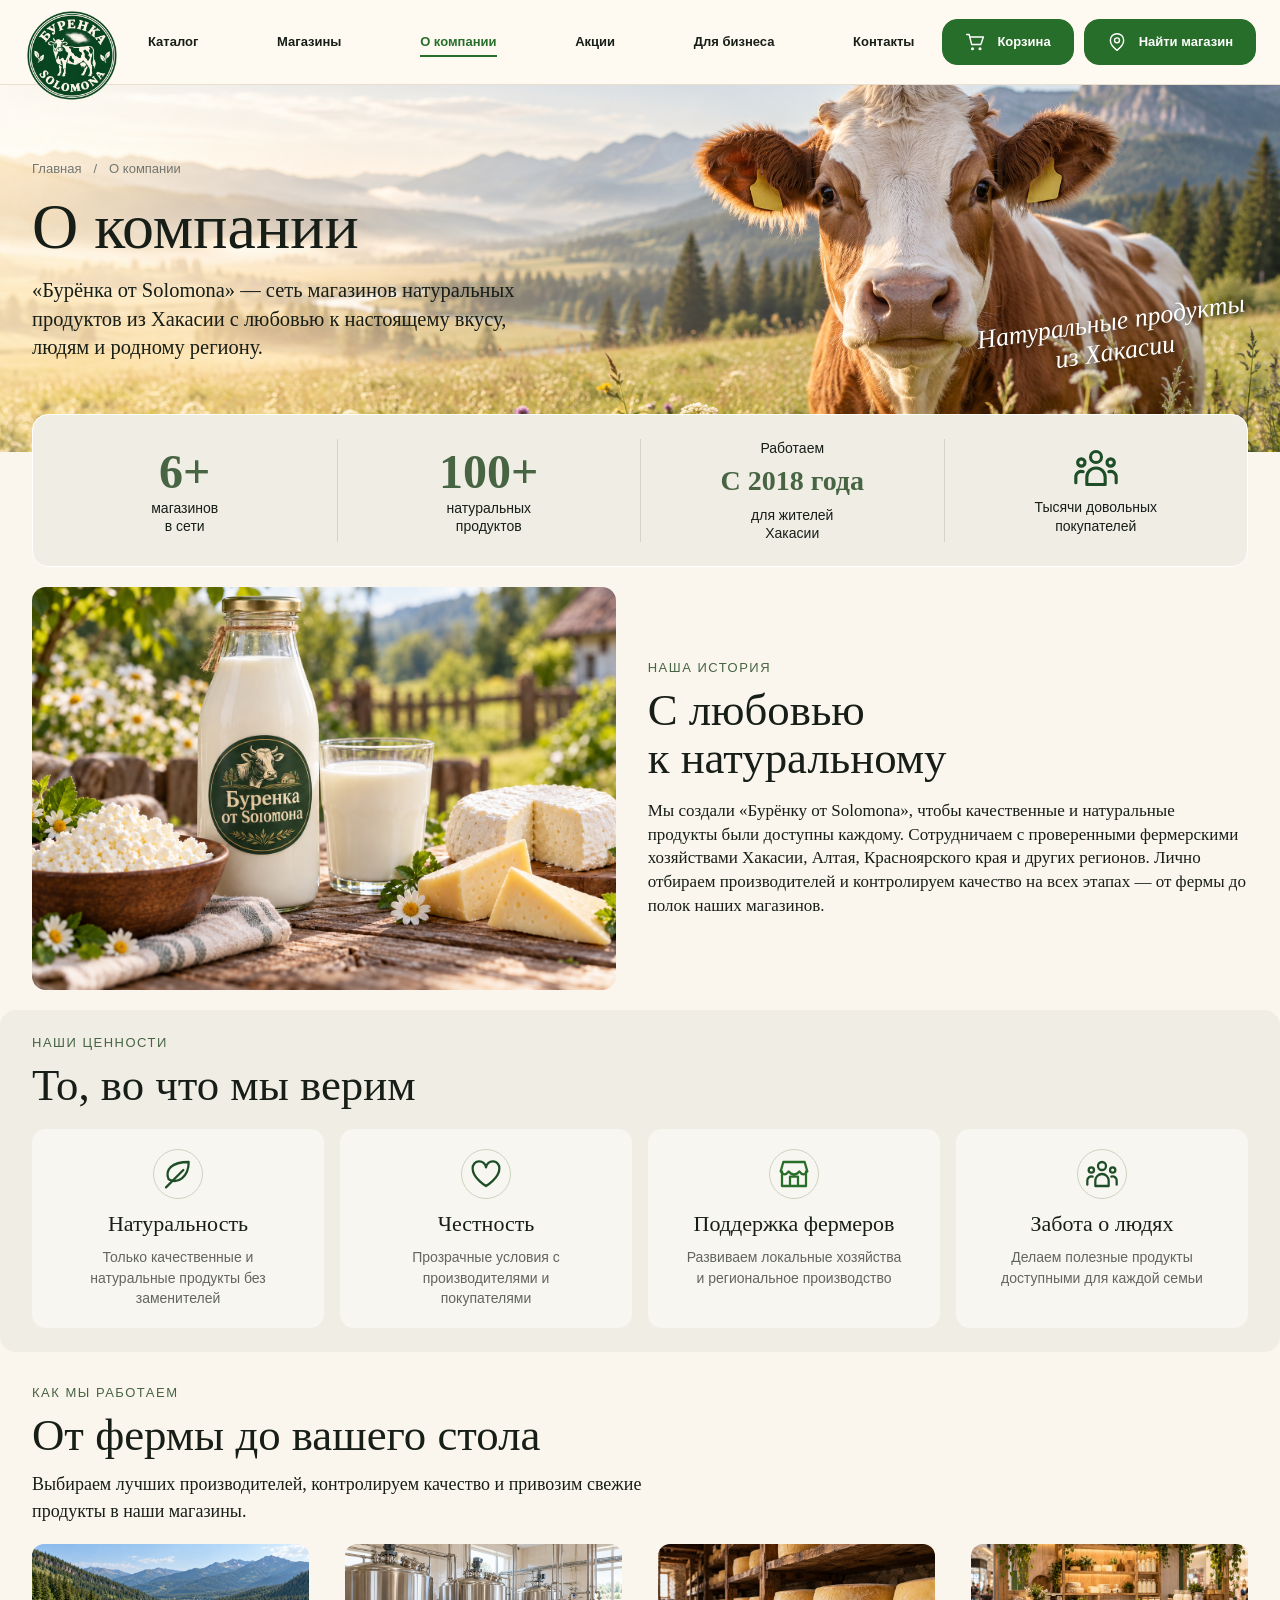
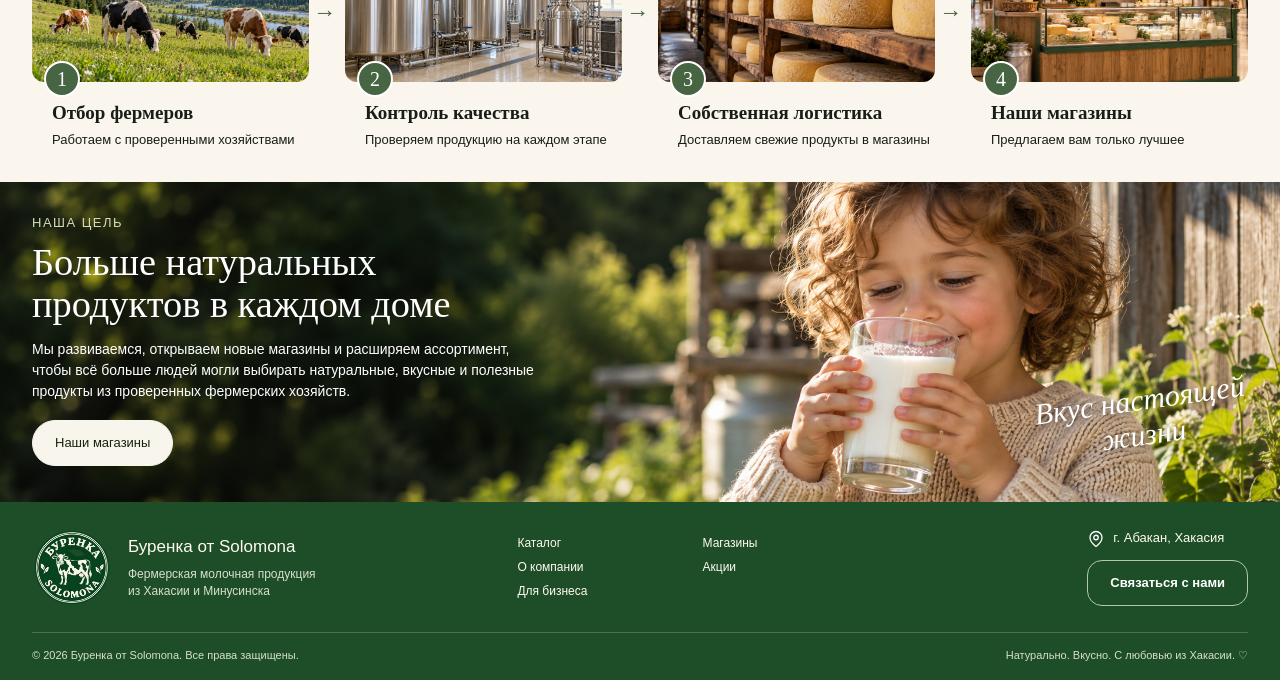
==== commit 06007f0f: "Добавлена корзина, сохранение товаров и избранного, обновлена шапка и адаптив" ====
--- a/public/about.html
+++ b/public/about.html
@@ -1,249 +1,339 @@
-<!DOCTYPE html>
+<!doctype html>
 <html lang="ru">
-<head>
-    <meta charset="UTF-8">
-    <meta name="viewport" content="width=device-width, initial-scale=1.0">
+  <head>
+    <meta charset="UTF-8" />
+    <meta name="viewport" content="width=device-width, initial-scale=1.0" />
     <title>О компании — Буренка от Solomona</title>
-    <link rel="stylesheet" href="../site/css/catalog.css">
-    <link rel="stylesheet" href="../site/css/about.css">
+    <link rel="stylesheet" href="../site/css/catalog.css" />
+    <link rel="stylesheet" href="../site/css/about.css" />
     <script src="../site/scripts/about.js" defer></script>
-</head>
-<body>
-<header class="header">
-        <div class="container header__inner">
-            <a class="header__logo" href="home.html" aria-label="На главную">
-                <img src="../site/img/logo.png" alt="Буренка от Solomona">
+  </head>
+  <body>
+    <header class="header">
+      <div class="container header__inner">
+        <a class="header__logo" href="home.html" aria-label="На главную">
+          <img src="../site/img/logo.png" alt="Буренка от Solomona" />
+        </a>
+
+        <nav class="navigation" id="navigation" aria-label="Основное меню">
+          <a class="navigation__link" href="catalog.html">Каталог</a>
+
+          <a class="navigation__link" href="home.html#stores">Магазины</a>
+          <a
+            class="navigation__link navigation__link--active"
+            href="about.html"
+            aria-current="page"
+            >О компании</a
+          >
+          <a class="navigation__link" href="sales.html">Акции</a>
+          <a class="navigation__link" href="partner.html">Для бизнеса</a>
+          <a class="navigation__link" href="#contacts">Контакты</a>
+        </nav>
+
+        <div class="header__actions">
+          <a
+            class="button header__cart"
+            href="cart.html"
+            aria-label="Перейти в корзину"
+          >
+            <span class="header__action-icon">
+              <img src="../site/icons/catalog-cart-white.svg" alt="" />
+            </span>
+            <span class="header__cart-text">Корзина</span>
+          </a>
+
+          <a
+            class="button header__button"
+            href="home.html#stores"
+            aria-label="Найти магазин"
+          >
+            <span class="header__action-icon">
+              <img src="../site/icons/catalog-location-white.svg" alt="" />
+            </span>
+            <span>Найти магазин</span>
+          </a>
+        </div>
+
+        <button
+          class="header__menu"
+          type="button"
+          aria-label="Открыть меню"
+          aria-controls="navigation"
+          aria-expanded="false"
+        >
+          <span></span>
+          <span></span>
+          <span></span>
+        </button>
+      </div>
+    </header>
+
+    <main>
+      <!-- Главный экран -->
+      <section class="about-hero">
+        <img
+          class="about-hero__image"
+          src="../site/img/about/about-hero.png"
+          alt="Корова на лугу у подножия гор"
+          fetchpriority="high"
+        />
+        <div class="container about-hero__inner">
+          <div class="about-hero__content">
+            <nav class="about-hero__breadcrumbs" aria-label="Хлебные крошки">
+              <a href="home.html">Главная</a>
+              <span aria-hidden="true">/</span>
+              <span aria-current="page">О компании</span>
+            </nav>
+            <h1 class="about-hero__title">О компании</h1>
+            <p class="about-hero__description">
+              «Бурёнка от Solomona» — сеть магазинов натуральных продуктов из
+              Хакасии с любовью к настоящему вкусу, людям и родному региону.
+            </p>
+          </div>
+          <p class="about-hero__note">Натуральные продукты<br />из Хакасии</p>
+        </div>
+      </section>
+
+      <!-- Компания в цифрах -->
+      <section class="about-stats" aria-label="Компания в цифрах">
+        <div class="container">
+          <div class="about-stats__list">
+            <div class="about-stats__item">
+              <p class="about-stats__number">6+</p>
+              <p class="about-stats__text">магазинов<br />в сети</p>
+            </div>
+            <div class="about-stats__item">
+              <p class="about-stats__number">100+</p>
+              <p class="about-stats__text">натуральных<br />продуктов</p>
+            </div>
+            <div class="about-stats__item">
+              <p class="about-stats__text">Работаем</p>
+              <p class="about-stats__year">С 2018 года</p>
+              <p class="about-stats__text">для жителей<br />Хакасии</p>
+            </div>
+            <div class="about-stats__item">
+              <span class="about-stats__icon">
+                <img src="../site/icons/home-people-dark.svg" alt="" />
+              </span>
+              <p class="about-stats__text">Тысячи довольных<br />покупателей</p>
+            </div>
+          </div>
+        </div>
+      </section>
+
+      <!-- История компании -->
+      <section class="about-history" id="about-history">
+        <div class="container about-history__inner">
+          <img
+            class="about-history__image"
+            src="../site/img/about/about-history.png"
+            alt="Молоко Буренка от Solomona, творог и фермерский сыр"
+            loading="lazy"
+          />
+          <div class="about-history__content">
+            <p class="about-section__label">Наша история</p>
+            <h2 class="about-section__title">С любовью<br />к натуральному</h2>
+            <p class="about-history__text">
+              Мы создали «Бурёнку от Solomona», чтобы качественные и натуральные
+              продукты были доступны каждому. Сотрудничаем с проверенными
+              фермерскими хозяйствами Хакасии, Алтая, Красноярского края и
+              других регионов. Лично отбираем производителей и контролируем
+              качество на всех этапах — от фермы до полок наших магазинов.
+            </p>
+          </div>
+        </div>
+      </section>
+
+      <!-- Ценности -->
+      <section class="about-values">
+        <div class="container">
+          <p class="about-section__label">Наши ценности</p>
+          <h2 class="about-section__title">То, во что мы верим</h2>
+          <div class="about-values__list">
+            <article class="about-values__card">
+              <span class="about-values__icon"
+                ><img src="../site/icons/home-leaf-dark.svg" alt=""
+              /></span>
+              <h3 class="about-values__title">Натуральность</h3>
+              <p class="about-values__text">
+                Только качественные и натуральные продукты без заменителей
+              </p>
+            </article>
+            <article class="about-values__card">
+              <span class="about-values__icon"
+                ><img src="../site/icons/home-heart-dark.svg" alt=""
+              /></span>
+              <h3 class="about-values__title">Честность</h3>
+              <p class="about-values__text">
+                Прозрачные условия с производителями и покупателями
+              </p>
+            </article>
+            <article class="about-values__card">
+              <span class="about-values__icon"
+                ><img src="../site/icons/home-shop.svg" alt=""
+              /></span>
+              <h3 class="about-values__title">Поддержка фермеров</h3>
+              <p class="about-values__text">
+                Развиваем локальные хозяйства и региональное производство
+              </p>
+            </article>
+            <article class="about-values__card">
+              <span class="about-values__icon"
+                ><img src="../site/icons/home-people-dark.svg" alt=""
+              /></span>
+              <h3 class="about-values__title">Забота о людях</h3>
+              <p class="about-values__text">
+                Делаем полезные продукты доступными для каждой семьи
+              </p>
+            </article>
+          </div>
+        </div>
+      </section>
+
+      <!-- Этапы работы -->
+      <section class="about-process" id="about-process">
+        <div class="container">
+          <p class="about-section__label">Как мы работаем</p>
+          <h2 class="about-section__title">От фермы до вашего стола</h2>
+          <p class="about-process__description">
+            Выбираем лучших производителей, контролируем качество и привозим
+            свежие продукты в наши магазины.
+          </p>
+          <ol class="about-process__list">
+            <li class="about-process__item">
+              <div class="about-process__photo">
+                <img
+                  class="about-process__image"
+                  src="../site/img/about/about-farm.png"
+                  alt="Коровы на горном пастбище"
+                  loading="lazy"
+                />
+                <span class="about-process__number" aria-hidden="true">1</span>
+              </div>
+              <h3 class="about-process__title">Отбор фермеров</h3>
+              <p class="about-process__text">
+                Работаем с проверенными хозяйствами
+              </p>
+            </li>
+            <li class="about-process__item">
+              <div class="about-process__photo">
+                <img
+                  class="about-process__image"
+                  src="../site/img/about/about-quality.png"
+                  alt="Оборудование молочного производства"
+                  loading="lazy"
+                />
+                <span class="about-process__number" aria-hidden="true">2</span>
+              </div>
+              <h3 class="about-process__title">Контроль качества</h3>
+              <p class="about-process__text">
+                Проверяем продукцию на каждом этапе
+              </p>
+            </li>
+            <li class="about-process__item">
+              <div class="about-process__photo">
+                <img
+                  class="about-process__image"
+                  src="../site/img/about/about-cheese.png"
+                  alt="Фермерский сыр на деревянных полках"
+                  loading="lazy"
+                />
+                <span class="about-process__number" aria-hidden="true">3</span>
+              </div>
+              <h3 class="about-process__title">Собственная логистика</h3>
+              <p class="about-process__text">
+                Доставляем свежие продукты в магазины
+              </p>
+            </li>
+            <li class="about-process__item">
+              <div class="about-process__photo">
+                <img
+                  class="about-process__image"
+                  src="../site/img/store-1.png"
+                  alt="Магазин фермерских молочных продуктов"
+                  loading="lazy"
+                />
+                <span class="about-process__number" aria-hidden="true">4</span>
+              </div>
+              <h3 class="about-process__title">Наши магазины</h3>
+              <p class="about-process__text">Предлагаем вам только лучшее</p>
+            </li>
+          </ol>
+        </div>
+      </section>
+
+      <!-- Цель компании -->
+      <section class="about-mission">
+        <img
+          class="about-mission__image"
+          src="../site/img/about/about-mission.png"
+          alt="Ребёнок пьёт молоко из стакана"
+          loading="lazy"
+        />
+        <div class="container about-mission__inner">
+          <div class="about-mission__content">
+            <p class="about-section__label about-section__label--light">
+              Наша цель
+            </p>
+            <h2 class="about-mission__title">
+              Больше натуральных продуктов в каждом доме
+            </h2>
+            <p class="about-mission__text">
+              Мы развиваемся, открываем новые магазины и расширяем ассортимент,
+              чтобы всё больше людей могли выбирать натуральные, вкусные и
+              полезные продукты из проверенных фермерских хозяйств.
+            </p>
+            <a class="button about-mission__button" href="home.html#stores"
+              >Наши магазины</a
+            >
+          </div>
+          <p class="about-mission__note">Вкус настоящей<br />жизни</p>
+        </div>
+      </section>
+    </main>
+    <footer class="footer" id="contacts">
+      <div class="container">
+        <div class="footer__top">
+          <a class="footer__brand" href="home.html">
+            <img class="footer__logo" src="../site/img/logo.png" alt="" />
+            <div>
+              <p class="footer__name">Буренка от Solomona</p>
+              <p class="footer__description">
+                Фермерская молочная продукция<br />
+                из Хакасии и Минусинска
+              </p>
+            </div>
+          </a>
+
+          <nav class="footer__navigation" aria-label="Меню в подвале">
+            <a href="catalog.html">Каталог</a>
+            <a href="home.html#stores">Магазины</a>
+            <a href="about.html">О компании</a>
+            <a href="sales.html">Акции</a>
+            <a href="partner.html">Для бизнеса</a>
+          </nav>
+
+          <div class="footer__contacts">
+            <p class="footer__location">
+              <img
+                class="icon"
+                src="../site/icons/catalog-location-white.svg"
+                alt=""
+              />
+              г. Абакан, Хакасия
+            </p>
+
+            <a class="button button--light" href="home.html#contacts">
+              Связаться с нами
             </a>
-
-            <nav class="navigation" id="navigation" aria-label="Основное меню">
-                <a class="navigation__link"
-                   href="catalog.html">Каталог</a>
-
-                <a class="navigation__link" href="home.html#stores">Магазины</a>
-                <a class="navigation__link navigation__link--active" href="about.html" aria-current="page">О компании</a>
-                <a class="navigation__link" href="sales.html">Акции</a>
-                <a class="navigation__link" href="partner.html">Для бизнеса</a>
-                <a class="navigation__link" href="#contacts">Контакты</a>
-            </nav>
-
-            <a class="button header__button" href="home.html#stores">
-                <img class="icon" src="../site/icons/catalog-location-white.svg" alt="">
-                <span>Найти магазин</span>
-            </a>
-
-            <button class="header__menu" type="button"
-                    aria-label="Открыть меню"
-                    aria-controls="navigation"
-                    aria-expanded="false">
-                <span></span>
-                <span></span>
-                <span></span>
-            </button>
-        </div>
-    </header>
-
-<main>
-    <!-- Главный экран -->
-    <section class="about-hero">
-        <img class="about-hero__image" src="../site/img/about/about-hero.png"
-             alt="Корова на лугу у подножия гор" fetchpriority="high">
-        <div class="container about-hero__inner">
-            <div class="about-hero__content">
-                <nav class="about-hero__breadcrumbs" aria-label="Хлебные крошки">
-                    <a href="home.html">Главная</a>
-                    <span aria-hidden="true">/</span>
-                    <span aria-current="page">О компании</span>
-                </nav>
-                <h1 class="about-hero__title">О компании</h1>
-                <p class="about-hero__description">
-                    «Бурёнка от Solomona» — сеть магазинов натуральных продуктов
-                    из Хакасии с любовью к настоящему вкусу, людям и родному региону.
-                </p>
-            </div>
-            <p class="about-hero__note">Натуральные продукты<br>из Хакасии</p>
-        </div>
-    </section>
-
-    <!-- Компания в цифрах -->
-    <section class="about-stats" aria-label="Компания в цифрах">
-        <div class="container">
-            <div class="about-stats__list">
-                <div class="about-stats__item">
-                    <p class="about-stats__number">6+</p>
-                    <p class="about-stats__text">магазинов<br>в сети</p>
-                </div>
-                <div class="about-stats__item">
-                    <p class="about-stats__number">100+</p>
-                    <p class="about-stats__text">натуральных<br>продуктов</p>
-                </div>
-                <div class="about-stats__item">
-                    <p class="about-stats__text">Работаем</p>
-                    <p class="about-stats__year">С 2018 года</p>
-                    <p class="about-stats__text">для жителей<br>Хакасии</p>
-                </div>
-                <div class="about-stats__item">
-                    <span class="about-stats__icon">
-                        <img src="../site/icons/home-people-dark.svg" alt="">
-                    </span>
-                    <p class="about-stats__text">Тысячи довольных<br>покупателей</p>
-                </div>
-            </div>
-        </div>
-    </section>
-
-    <!-- История компании -->
-    <section class="about-history" id="about-history">
-        <div class="container about-history__inner">
-            <img class="about-history__image" src="../site/img/about/about-history.png"
-                 alt="Молоко Буренка от Solomona, творог и фермерский сыр" loading="lazy">
-            <div class="about-history__content">
-                <p class="about-section__label">Наша история</p>
-                <h2 class="about-section__title">С любовью<br>к натуральному</h2>
-                <p class="about-history__text">
-                    Мы создали «Бурёнку от Solomona», чтобы качественные и натуральные
-                    продукты были доступны каждому. Сотрудничаем с проверенными
-                    фермерскими хозяйствами Хакасии, Алтая, Красноярского края и других регионов.
-                    Лично отбираем производителей и контролируем качество на всех этапах —
-                    от фермы до полок наших магазинов.
-                </p>
-            
-        </div>
-    </section>
-
-    <!-- Ценности -->
-    <section class="about-values">
-        <div class="container">
-            <p class="about-section__label">Наши ценности</p>
-            <h2 class="about-section__title">То, во что мы верим</h2>
-            <div class="about-values__list">
-                <article class="about-values__card">
-                    <span class="about-values__icon"><img src="../site/icons/home-leaf-dark.svg" alt=""></span>
-                    <h3 class="about-values__title">Натуральность</h3>
-                    <p class="about-values__text">Только качественные и натуральные продукты без заменителей</p>
-                </article>
-                <article class="about-values__card">
-                    <span class="about-values__icon"><img src="../site/icons/home-heart-dark.svg" alt=""></span>
-                    <h3 class="about-values__title">Честность</h3>
-                    <p class="about-values__text">Прозрачные условия с производителями и покупателями</p>
-                </article>
-                <article class="about-values__card">
-                    <span class="about-values__icon"><img src="../site/icons/home-shop.svg" alt=""></span>
-                    <h3 class="about-values__title">Поддержка фермеров</h3>
-                    <p class="about-values__text">Развиваем локальные хозяйства и региональное производство</p>
-                </article>
-                <article class="about-values__card">
-                    <span class="about-values__icon"><img src="../site/icons/home-people-dark.svg" alt=""></span>
-                    <h3 class="about-values__title">Забота о людях</h3>
-                    <p class="about-values__text">Делаем полезные продукты доступными для каждой семьи</p>
-                </article>
-            </div>
-        </div>
-    </section>
-
-    <!-- Этапы работы -->
-    <section class="about-process" id="about-process">
-        <div class="container">
-            <p class="about-section__label">Как мы работаем</p>
-<h2 class="about-section__title">От фермы до вашего стола</h2>
-            <p class="about-process__description">
-                Выбираем лучших производителей, контролируем качество
-                и привозим свежие продукты в наши магазины.
-            </p>
-            <ol class="about-process__list">
-                <li class="about-process__item">
-                    <div class="about-process__photo">
-                        <img class="about-process__image" src="../site/img/about/about-farm.png" alt="Коровы на горном пастбище" loading="lazy">
-                        <span class="about-process__number" aria-hidden="true">1</span>
-                    </div>
-                    <h3 class="about-process__title">Отбор фермеров</h3>
-                    <p class="about-process__text">Работаем с проверенными хозяйствами</p>
-                </li>
-                <li class="about-process__item">
-                    <div class="about-process__photo">
-                        <img class="about-process__image" src="../site/img/about/about-quality.png" alt="Оборудование молочного производства" loading="lazy">
-                        <span class="about-process__number" aria-hidden="true">2</span>
-                    </div>
-                    <h3 class="about-process__title">Контроль качества</h3>
-                    <p class="about-process__text">Проверяем продукцию на каждом этапе</p>
-                </li>
-                <li class="about-process__item">
-                    <div class="about-process__photo">
-                        <img class="about-process__image" src="../site/img/about/about-cheese.png" alt="Фермерский сыр на деревянных полках" loading="lazy">
-                        <span class="about-process__number" aria-hidden="true">3</span>
-                    </div>
-                    <h3 class="about-process__title">Собственная логистика</h3>
-                    <p class="about-process__text">Доставляем свежие продукты в магазины</p>
-                </li>
-                <li class="about-process__item">
-                    <div class="about-process__photo">
-                        <img class="about-process__image" src="../site/img/store-1.png" alt="Магазин фермерских молочных продуктов" loading="lazy">
-                        <span class="about-process__number" aria-hidden="true">4</span>
-                    </div>
-                    <h3 class="about-process__title">Наши магазины</h3>
-                    <p class="about-process__text">Предлагаем вам только лучшее</p>
-                </li>
-            </ol>
-        </div>
-    </section>
-
-    <!-- Цель компании -->
-    <section class="about-mission">
-        <img class="about-mission__image" src="../site/img/about/about-mission.png"
-             alt="Ребёнок пьёт молоко из стакана" loading="lazy">
-        <div class="container about-mission__inner">
-            <div class="about-mission__content">
-                <p class="about-section__label about-section__label--light">Наша цель</p>
-                <h2 class="about-mission__title">Больше натуральных продуктов в каждом доме</h2>
-                <p class="about-mission__text">
-                    Мы развиваемся, открываем новые магазины и расширяем ассортимент,
-                    чтобы всё больше людей могли выбирать натуральные, вкусные и полезные
-                    продукты из проверенных фермерских хозяйств.
-                </p>
-                <a class="button about-mission__button" href="home.html#stores">Наши магазины</a>
-            </div>
-            <p class="about-mission__note">Вкус настоящей<br>жизни</p>
-        </div>
-    </section>
-</main>
-<footer class="footer" id="contacts">
-        <div class="container">
-            <div class="footer__top">
-                <a class="footer__brand" href="home.html">
-                    <img class="footer__logo" src="../site/img/logo.png" alt="">
-                    <div>
-                        <p class="footer__name">Буренка от Solomona</p>
-                        <p class="footer__description">
-                            Фермерская молочная продукция<br>
-                            из Хакасии и Минусинска
-                        </p>
-                    </div>
-                </a>
-
-                <nav class="footer__navigation" aria-label="Меню в подвале">
-                    <a href="catalog.html">Каталог</a>
-                    <a href="home.html#stores">Магазины</a>
-                    <a href="about.html">О компании</a>
-                    <a href="sales.html">Акции</a>
-                    <a href="partner.html">Для бизнеса</a>
-                </nav>
-
-                <div class="footer__contacts">
-                    <p class="footer__location">
-                        <img class="icon" src="../site/icons/catalog-location-white.svg" alt="">
-                        г. Абакан, Хакасия
-                    </p>
-
-                    <a class="button button--light" href="home.html#contacts">
-                        Связаться с нами
-                    </a>
-                </div>
-            </div>
-
-            <div class="footer__bottom">
-                <p>© 2026 Буренка от Solomona. Все права защищены.</p>
-                <p>Натурально. Вкусно. С любовью из Хакасии. ♡</p>
-            </div>
-        </div>
+          </div>
+        </div>
+
+        <div class="footer__bottom">
+          <p>© 2026 Буренка от Solomona. Все права защищены.</p>
+          <p>Натурально. Вкусно. С любовью из Хакасии. ♡</p>
+        </div>
+      </div>
     </footer>
-</body>
+  </body>
 </html>
--- a/site/css/catalog.css
+++ b/site/css/catalog.css
@@ -135,6 +135,8 @@
   display: flex;
   align-items: center;
   gap: 28px;
+  width: calc(100% - 48px);
+  max-width: none;
   min-height: 78px;
 }
 
@@ -201,6 +203,38 @@
   width: 100%;
   height: 2px;
   background: currentColor;
+}
+
+.header__actions {
+  display: flex;
+  align-items: center;
+  gap: 10px;
+  margin-left: auto;
+  flex-shrink: 0;
+}
+
+.header__cart {
+  white-space: nowrap;
+}
+
+/* Отступ теперь у всей группы, а не у одной кнопки. */
+.header__actions .header__button {
+  margin-left: 0;
+  margin-right: 0;
+  white-space: nowrap;
+}
+
+.header__action-icon {
+  display: flex;
+  align-items: center;
+  justify-content: center;
+  flex-shrink: 0;
+}
+
+.header__action-icon img {
+  width: 20px;
+  height: 20px;
+  object-fit: contain;
 }
 
 /* Главный экран каталога */
@@ -1070,7 +1104,7 @@
   .categories__list {
     grid-template-columns: repeat(2, minmax(0, 1fr));
   }
-  
+
   .catalog-hero__content {
     width: 80%;
   }
@@ -1156,6 +1190,42 @@
 /* Телефоны */
 
 @media (max-width: 500px) {
+  .header__inner {
+    width: calc(100% - 24px);
+    gap: 8px;
+  }
+
+  .header__actions {
+    gap: 8px;
+  }
+
+  /* Скрываем текст, сохраняя контейнеры иконок. */
+  .header__actions .header__cart-text,
+  .header__actions .header__button > span:not(.header__action-icon) {
+    display: none;
+  }
+
+  .header__actions .header__cart,
+  .header__actions .header__button {
+    width: 40px;
+    min-width: 40px;
+    height: 40px;
+    min-height: 40px;
+    padding: 0;
+    margin: 0;
+    flex-shrink: 0;
+  }
+
+  .header__actions .header__action-icon {
+    display: flex;
+    align-items: center;
+    justify-content: center;
+  }
+
+  .header__actions .header__action-icon img {
+    width: 20px;
+    height: 20px;
+  }
   .categories {
     padding: 16px 0;
   }
@@ -1260,13 +1330,6 @@
 /* Самые узкие экраны */
 
 @media (max-width: 360px) {
-  .header__button {
-    padding: 9px;
-  }
-
-  .header__button span {
-    display: none;
-  }
 
   .filters__form {
     grid-template-columns: minmax(0, 1fr);
